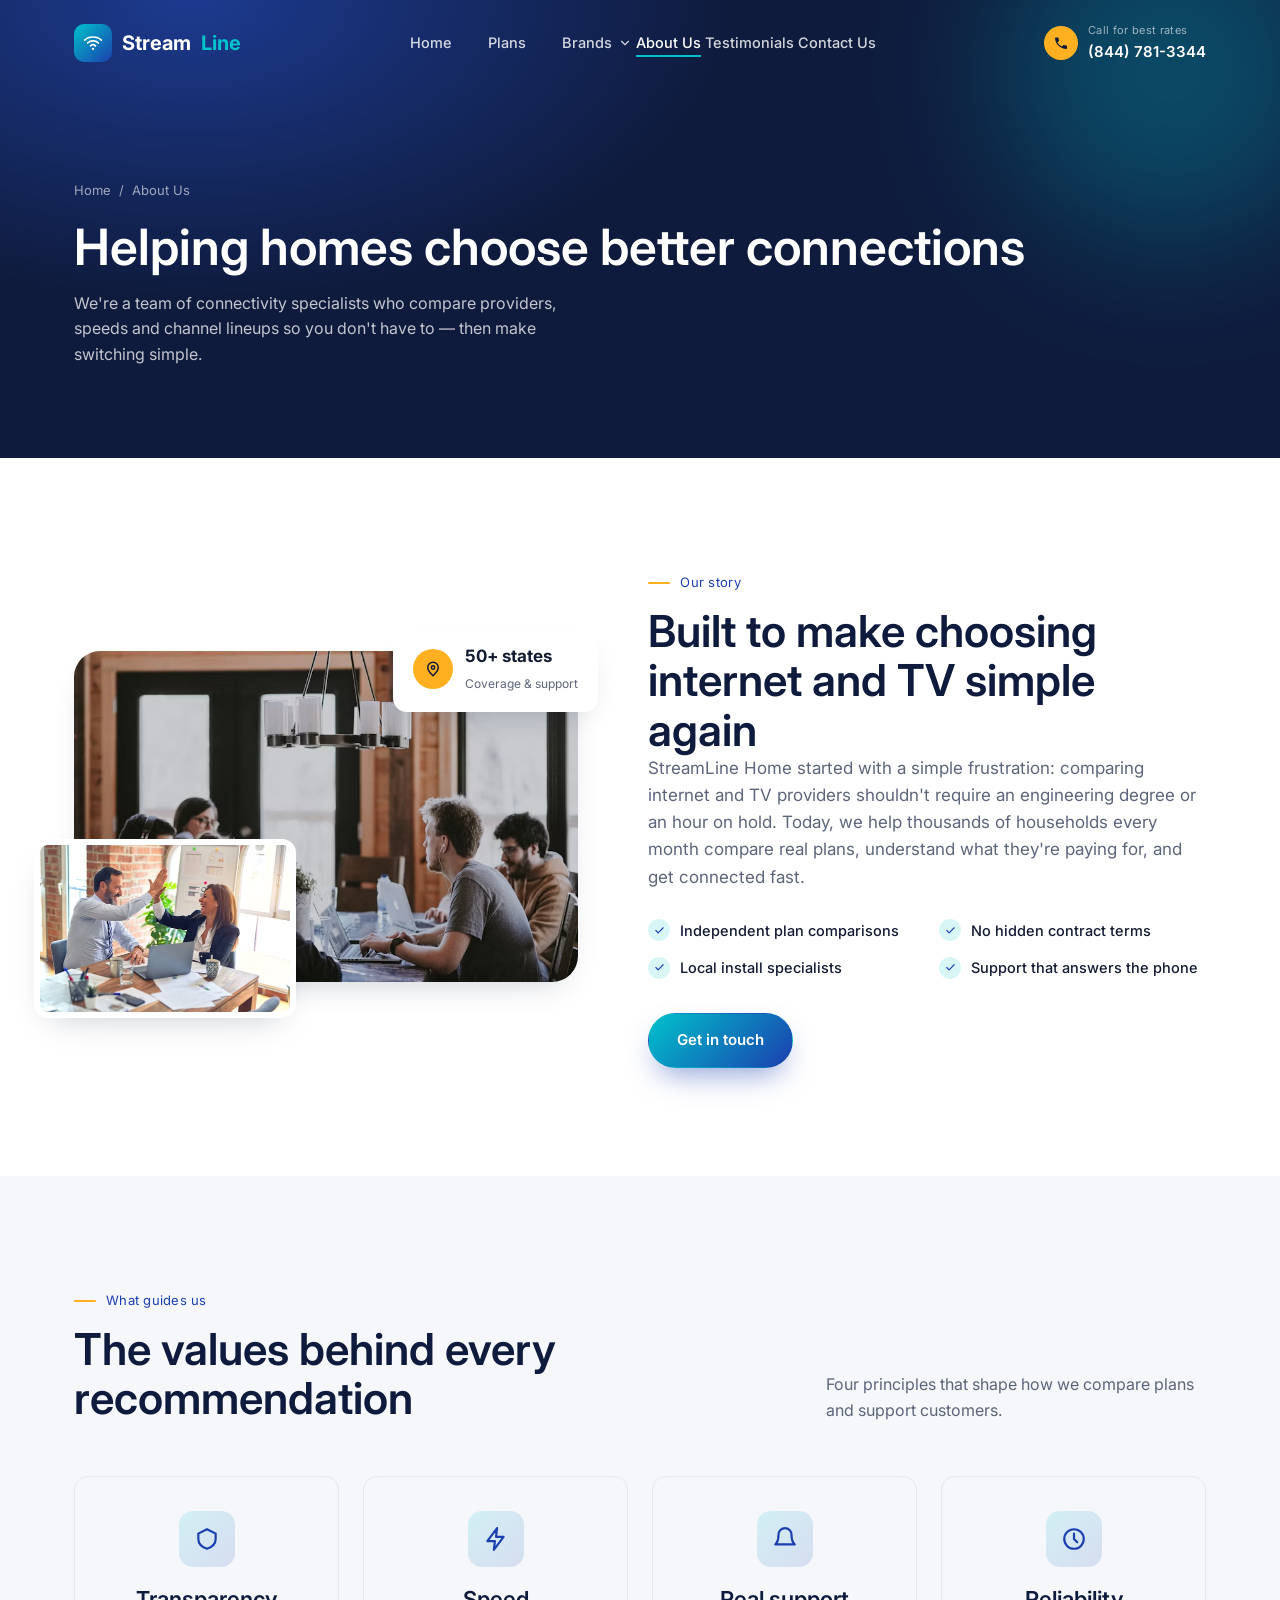
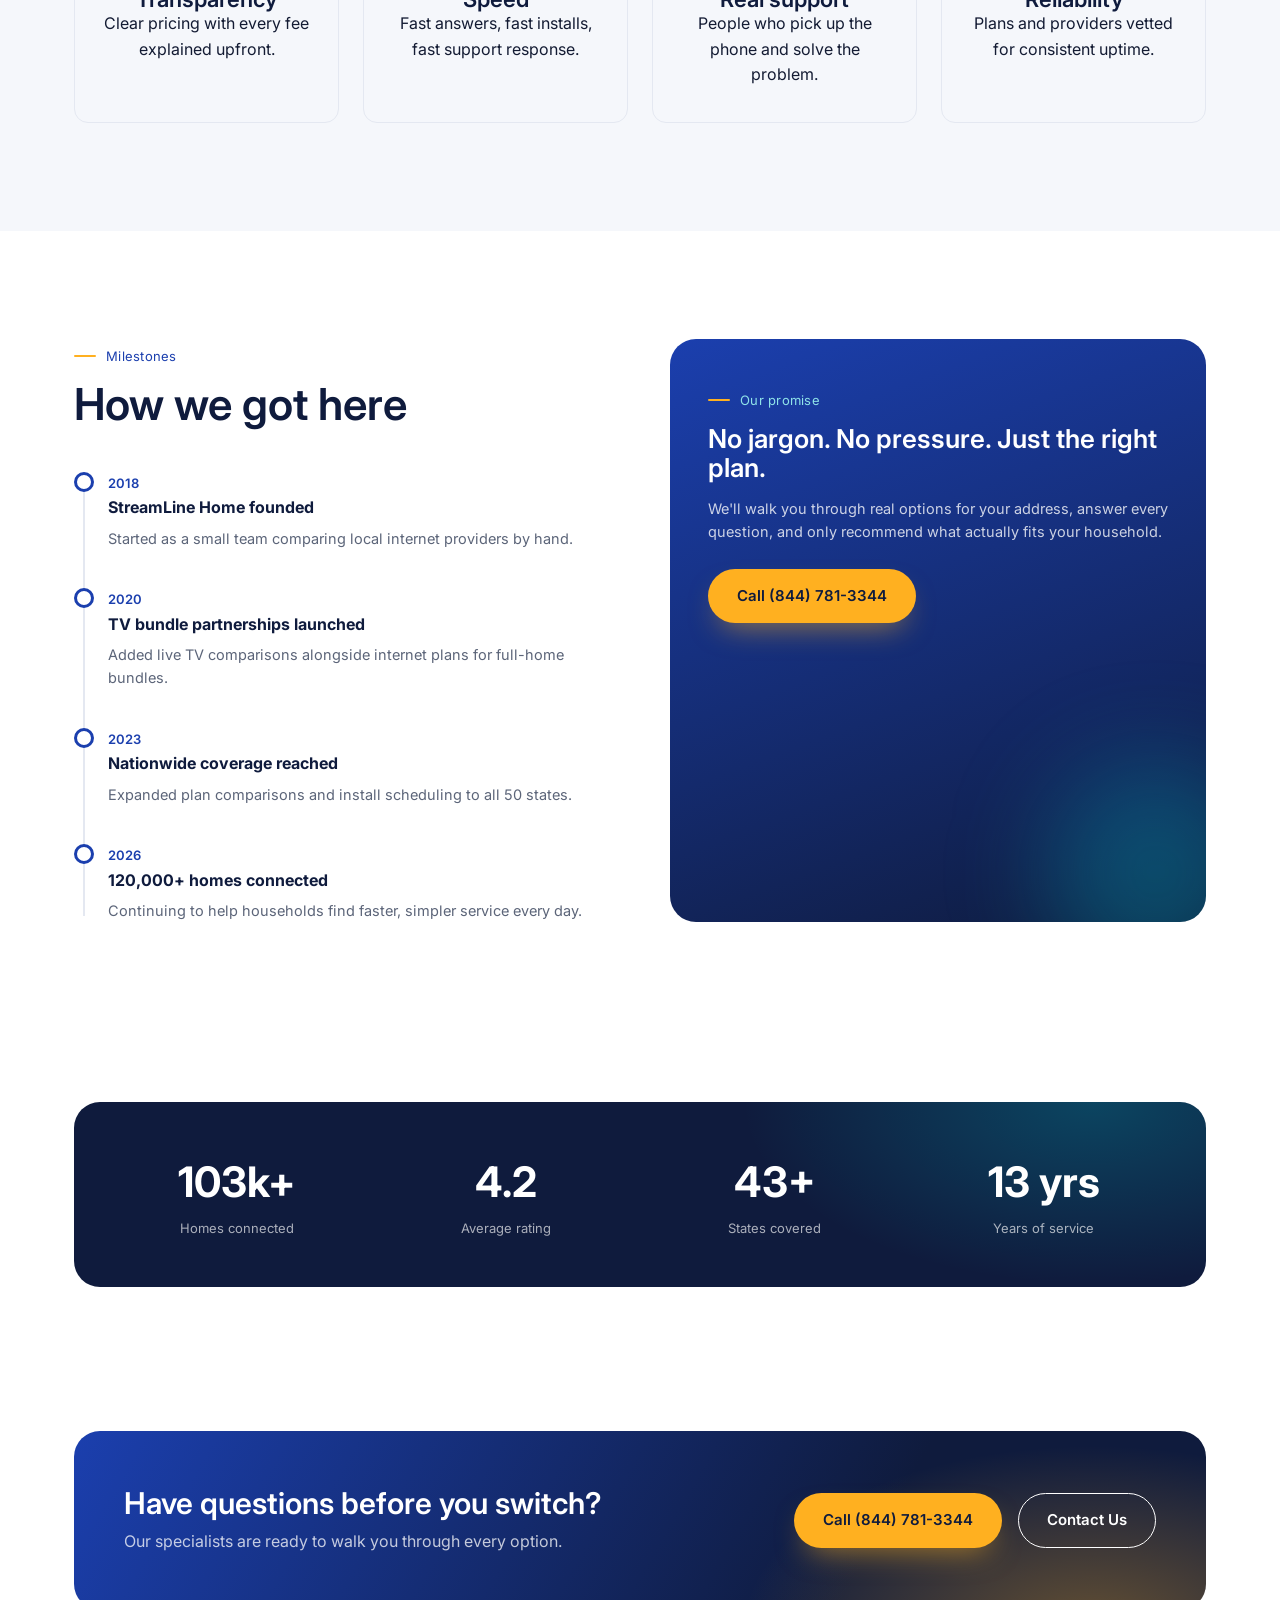
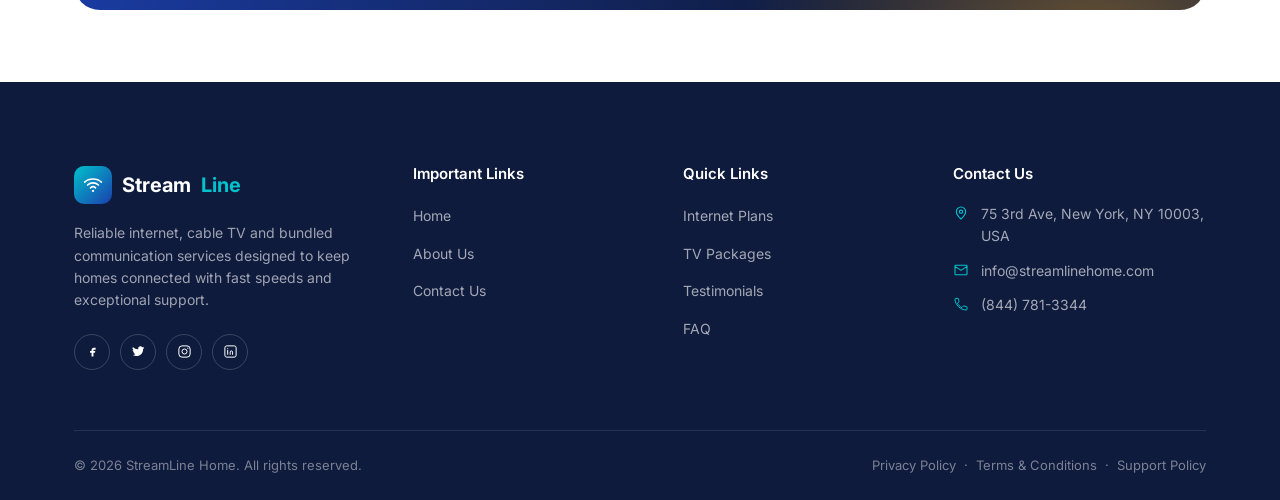
==== about.html @ 6ee94d77 "Commits" ====
<!doctype html>
<html lang="en">

<head>
  <meta charset="UTF-8">
  <meta name="viewport" content="width=device-width, initial-scale=1.0">
  <title>About Us | StreamLine Home</title>
  <meta name="description"
    content="Learn how StreamLine Home helps families compare internet and TV plans, and why homes across the country trust us to get connected.">
  <link rel="preconnect" href="https://fonts.googleapis.com">
  <link
    href="https://fonts.googleapis.com/css2?family=Space+Grotesk:wght@500;600;700&family=Inter:wght@400;500;600;700&display=swap"
    rel="stylesheet">
  <link rel="stylesheet" href="assets/css/bootstrap.min.css">
  <link rel="stylesheet" href="assets/css/style.css">

</head>

<body>

  <header class="site-header">
    <div class="container">
      <a href="index.html" class="logo">
        <span class="logo-mark"><svg viewBox="0 0 24 24" fill="none">
            <path d="M2 8.5C7 3.5 17 3.5 22 8.5" stroke="#fff" stroke-width="2" stroke-linecap="round" />
            <path d="M5.5 12C9 8.7 15 8.7 18.5 12" stroke="#fff" stroke-width="2" stroke-linecap="round" />
            <path d="M9 15.5C10.8 13.8 13.2 13.8 15 15.5" stroke="#fff" stroke-width="2" stroke-linecap="round" />
            <circle cx="12" cy="19" r="1.4" fill="#fff" />
          </svg></span>
        Stream<span>Line</span>
      </a>
      <nav class="main-nav" id="mainNav">
        <a href="index.html" data-page="index.html">Home</a>
        <a href="plans.html" data-page="plans.html">Plans</a>
        <div class="nav-dropdown">
          <button class="nav-dropdown-toggle" type="button" aria-expanded="false">
            Brands
            <svg viewBox="0 0 24 24" fill="none" aria-hidden="true">
              <path d="M6 9l6 6 6-6" stroke="currentColor" stroke-width="2" stroke-linecap="round"
                stroke-linejoin="round" />
            </svg>
          </button>
          <div class="nav-dropdown-menu">
            <a href="brands/xfinity.html">Xfinity</a>
            <a href="brands/spectrum.html">Spectrum</a>
          </div>
        <a href="about.html" data-page="about.html">About Us</a>
        <a href="index.html#testimonials">Testimonials</a>
        <a href="contact.html" data-page="contact.html">Contact Us</a>
      </nav>
      <div class="header-actions">
        <a href="tel:+18447813344" class="phone-pill">
          <span class="ring-dot"><svg viewBox="0 0 24 24" fill="none">
              <path
                d="M6.6 10.8c1.4 2.8 3.8 5.1 6.6 6.6l2.2-2.2c.3-.3.7-.4 1-.2 1.1.4 2.3.6 3.6.6.6 0 1 .4 1 1V20c0 .6-.4 1-1 1C11 21 3 13 3 4.6c0-.6.4-1 1-1h3.4c.6 0 1 .4 1 1 0 1.2.2 2.4.6 3.6.1.4 0 .8-.2 1L6.6 10.8z"
                fill="#0F1B3D" />
            </svg></span>
          <span><small>Call for best rates</small>(844) 781-3344</span>
        </a>
        <button class="nav-toggle" id="navToggle"
          aria-label="Toggle menu"><span></span><span></span><span></span></button>
      </div>
    </div>
  </header>
  <div class="nav-overlay" id="navOverlay"></div>

  <section class="page-banner">
    <div class="blob-1"></div>
    <div class="container">
      <div class="crumbs"><a href="index.html">Home</a><span>/</span><span>About Us</span></div>
      <h1>Helping homes choose better connections</h1>
      <p>We're a team of connectivity specialists who compare providers, speeds and channel lineups so you don't have to
        &mdash; then make switching simple.</p>
    </div>
  </section>

  <section class="section">
    <div class="container about-grid">
      <div class="about-media reveal">
        <div class="img-a"><img
            src="assets/images/a1.avif"
            alt="Support specialist helping a customer over the phone"></div>
        <div class="img-b"><img
            src="assets/images/a2.avif"
            alt="Modern living room with entertainment setup"></div>
        <div class="float-badge">
          <div class="badge-icon"><svg viewBox="0 0 24 24" fill="none">
              <path d="M12 21s7-6.5 7-11a7 7 0 10-14 0c0 4.5 7 11 7 11z" stroke="#0F1B3D" stroke-width="2" />
              <circle cx="12" cy="10" r="2.2" stroke="#0F1B3D" stroke-width="2" />
            </svg></div>
          <div><b>50+ states</b><span>Coverage &amp; support</span></div>
        </div>
      </div>
      <div class="reveal">
        <div class="eyebrow">Our story</div>
        <h2>Built to make choosing internet and TV simple again</h2>
        <p class="lede">StreamLine Home started with a simple frustration: comparing internet and TV providers shouldn't
          require an engineering degree or an hour on hold. Today, we help thousands of households every month compare
          real plans, understand what they're paying for, and get connected fast.</p>
        <ul class="check-list">
          <li><i><svg viewBox="0 0 24 24" fill="none">
                <path d="M20 6L9 17l-5-5" stroke="currentColor" stroke-width="2.4" stroke-linecap="round"
                  stroke-linejoin="round" />
              </svg></i>Independent plan comparisons</li>
          <li><i><svg viewBox="0 0 24 24" fill="none">
                <path d="M20 6L9 17l-5-5" stroke="currentColor" stroke-width="2.4" stroke-linecap="round"
                  stroke-linejoin="round" />
              </svg></i>No hidden contract terms</li>
          <li><i><svg viewBox="0 0 24 24" fill="none">
                <path d="M20 6L9 17l-5-5" stroke="currentColor" stroke-width="2.4" stroke-linecap="round"
                  stroke-linejoin="round" />
              </svg></i>Local install specialists</li>
          <li><i><svg viewBox="0 0 24 24" fill="none">
                <path d="M20 6L9 17l-5-5" stroke="currentColor" stroke-width="2.4" stroke-linecap="round"
                  stroke-linejoin="round" />
              </svg></i>Support that answers the phone</li>
        </ul>
        <a href="contact.html" class="btn btn-primary">Get in touch</a>
      </div>
    </div>
  </section>

  <section class="section section--cloud">
    <div class="container">
      <div class="head-row reveal">
        <div>
          <div class="eyebrow">What guides us</div>
          <h2>The values behind every recommendation</h2>
        </div>
        <p>Four principles that shape how we compare plans and support customers.</p>
      </div>
      <div class="value-grid">
        <div class="value-card reveal">
          <div class="service-icon"><svg viewBox="0 0 24 24" fill="none">
              <path d="M12 3l8 4v5c0 5-3.5 7.5-8 9-4.5-1.5-8-4-8-9V7l8-4z" stroke="currentColor" stroke-width="2" />
            </svg></div>
          <h3>Transparency</h3>
          <p>Clear pricing with every fee explained upfront.</p>
        </div>
        <div class="value-card reveal">
          <div class="service-icon"><svg viewBox="0 0 24 24" fill="none">
              <path d="M13 2L4 14h7l-1 8 9-12h-7l1-8z" stroke="currentColor" stroke-width="2" stroke-linejoin="round" />
            </svg></div>
          <h3>Speed</h3>
          <p>Fast answers, fast installs, fast support response.</p>
        </div>
        <div class="value-card reveal">
          <div class="service-icon"><svg viewBox="0 0 24 24" fill="none">
              <path d="M18 8a6 6 0 10-12 0c0 7-3 9-3 9h18s-3-2-3-9" stroke="currentColor" stroke-width="2"
                stroke-linecap="round" stroke-linejoin="round" />
            </svg></div>
          <h3>Real support</h3>
          <p>People who pick up the phone and solve the problem.</p>
        </div>
        <div class="value-card reveal">
          <div class="service-icon"><svg viewBox="0 0 24 24" fill="none">
              <circle cx="12" cy="12" r="9" stroke="currentColor" stroke-width="2" />
              <path d="M12 7v5l3 3" stroke="currentColor" stroke-width="2" stroke-linecap="round" />
            </svg></div>
          <h3>Reliability</h3>
          <p>Plans and providers vetted for consistent uptime.</p>
        </div>
      </div>
    </div>
  </section>

  <section class="section">
    <div class="container" style="display:grid;grid-template-columns:1fr 1fr;gap:60px;align-items:start;">
      <div class="reveal">
        <div class="eyebrow">Milestones</div>
        <h2 style="margin-bottom:40px;">How we got here</h2>
        <div class="timeline">
          <div class="timeline-item"><span>2018</span><b>StreamLine Home founded</b>
            <p>Started as a small team comparing local internet providers by hand.</p>
          </div>
          <div class="timeline-item"><span>2020</span><b>TV bundle partnerships launched</b>
            <p>Added live TV comparisons alongside internet plans for full-home bundles.</p>
          </div>
          <div class="timeline-item"><span>2023</span><b>Nationwide coverage reached</b>
            <p>Expanded plan comparisons and install scheduling to all 50 states.</p>
          </div>
          <div class="timeline-item"><span>2026</span><b>120,000+ homes connected</b>
            <p>Continuing to help households find faster, simpler service every day.</p>
          </div>
        </div>
      </div>
      <div class="why-panel reveal" style="align-self:stretch;">
        <span class="eyebrow" style="color:#8fe3e8;">Our promise</span>
        <h3>No jargon. No pressure. Just the right plan.</h3>
        <p>We'll walk you through real options for your address, answer every question, and only recommend what actually
          fits your household.</p>
        <a href="tel:+18447813344" class="btn btn-amber">Call (844) 781-3344</a>
      </div>
    </div>
  </section>

  <section class="section--tight">
    <div class="container">
      <div class="stat-band reveal">
        <div class="stat"><b data-count="120" data-suffix="k+">0</b><span>Homes connected</span></div>
        <div class="stat"><b data-count="4.9" data-decimals="1">0</b><span>Average rating</span></div>
        <div class="stat"><b data-count="50" data-suffix="+">0</b><span>States covered</span></div>
        <div class="stat"><b data-count="15" data-suffix=" yrs">0</b><span>Years of service</span></div>
      </div>
    </div>
  </section>

  <section class="section--tight">
    <div class="container">
      <div class="cta-banner reveal">
        <div>
          <h3>Have questions before you switch?</h3>
          <p>Our specialists are ready to walk you through every option.</p>
        </div>
        <div class="cta-actions">
          <a href="tel:+18447813344" class="btn btn-amber">Call (844) 781-3344</a>
          <a href="contact.html" class="btn btn-ghost">Contact Us</a>
        </div>
      </div>
    </div>
  </section>

  <footer class="site-footer">
    <div class="container">
      <div class="footer-grid">
        <div class="footer-brand">
          <a href="index.html" class="logo">
            <span class="logo-mark"><svg viewBox="0 0 24 24" fill="none">
                <path d="M2 8.5C7 3.5 17 3.5 22 8.5" stroke="#fff" stroke-width="2" stroke-linecap="round" />
                <path d="M5.5 12C9 8.7 15 8.7 18.5 12" stroke="#fff" stroke-width="2" stroke-linecap="round" />
                <path d="M9 15.5C10.8 13.8 13.2 13.8 15 15.5" stroke="#fff" stroke-width="2" stroke-linecap="round" />
                <circle cx="12" cy="19" r="1.4" fill="#fff" />
              </svg></span>
            Stream<span>Line</span>
          </a>
          <p>Reliable internet, cable TV and bundled communication services designed to keep homes connected with fast
            speeds and exceptional support.</p>
          <div class="footer-social">
            <a href="#" aria-label="Facebook"><svg viewBox="0 0 24 24" fill="none">
                <path d="M14 9h3V6h-3c-2 0-3.5 1.5-3.5 3.5V11H8v3h2.5v6h3v-6H16l.5-3h-3V9.6c0-.4.2-.6.5-.6z"
                  fill="#fff" />
              </svg></a>
            <a href="#" aria-label="Twitter"><svg viewBox="0 0 24 24" fill="none">
                <path
                  d="M21 5.6c-.7.3-1.4.5-2.2.6a3.7 3.7 0 001.6-2 7.6 7.6 0 01-2.4.9 3.7 3.7 0 00-6.4 3.4A10.6 10.6 0 013 4.9a3.7 3.7 0 001.2 5 3.6 3.6 0 01-1.7-.5v.1a3.7 3.7 0 003 3.6 3.7 3.7 0 01-1.7.1 3.7 3.7 0 003.5 2.6A7.5 7.5 0 013 17.5a10.6 10.6 0 005.7 1.7c6.9 0 10.6-5.7 10.6-10.6v-.5c.7-.5 1.4-1.2 1.7-2z"
                  fill="#fff" />
              </svg></a>
            <a href="#" aria-label="Instagram"><svg viewBox="0 0 24 24" fill="none">
                <rect x="3" y="3" width="18" height="18" rx="5" stroke="#fff" stroke-width="1.6" />
                <circle cx="12" cy="12" r="4" stroke="#fff" stroke-width="1.6" />
                <circle cx="17.3" cy="6.7" r="1" fill="#fff" />
              </svg></a>
            <a href="#" aria-label="LinkedIn"><svg viewBox="0 0 24 24" fill="none">
                <rect x="3" y="3" width="18" height="18" rx="3" stroke="#fff" stroke-width="1.6" />
                <path d="M7.5 10v6.5M7.5 7.5v.01M11.5 16.5V13c0-1.4.8-2 1.9-2s1.9.6 1.9 2v3.5" stroke="#fff"
                  stroke-width="1.6" stroke-linecap="round" />
              </svg></a>
          </div>
        </div>
        <div>
          <h5>Important Links</h5>
          <ul>
            <li><a href="index.html">Home</a></li>
            <li><a href="about.html">About Us</a></li>
            <li><a href="contact.html">Contact Us</a></li>
          </ul>
        </div>
        <div>
          <h5>Quick Links</h5>
          <ul>
            <li><a href="plans.html">Internet Plans</a></li>
            <li><a href="plans.html">TV Packages</a></li>
            <li><a href="index.html#testimonials">Testimonials</a></li>
            <li><a href="index.html#faq">FAQ</a></li>
          </ul>
        </div>
        <div>
          <h5>Contact Us</h5>
          <ul class="footer-contact">
            <li><svg viewBox="0 0 24 24" fill="none">
                <path d="M12 21s7-6.5 7-11a7 7 0 10-14 0c0 4.5 7 11 7 11z" stroke="currentColor" stroke-width="1.7" />
                <circle cx="12" cy="10" r="2.4" stroke="currentColor" stroke-width="1.7" />
              </svg>75 3rd Ave, New York, NY 10003, USA</li>
            <li><svg viewBox="0 0 24 24" fill="none">
                <path d="M3 6.5l9 6 9-6M4 5h16a1 1 0 011 1v12a1 1 0 01-1 1H4a1 1 0 01-1-1V6a1 1 0 011-1z"
                  stroke="currentColor" stroke-width="1.6" stroke-linejoin="round" />
              </svg>info@streamlinehome.com</li>
            <li><svg viewBox="0 0 24 24" fill="none">
                <path
                  d="M6.6 10.8c1.4 2.8 3.8 5.1 6.6 6.6l2.2-2.2c.3-.3.7-.4 1-.2 1.1.4 2.3.6 3.6.6.6 0 1 .4 1 1V20c0 .6-.4 1-1 1C11 21 3 13 3 4.6c0-.6.4-1 1-1h3.4c.6 0 1 .4 1 1 0 1.2.2 2.4.6 3.6.1.4 0 .8-.2 1L6.6 10.8z"
                  stroke="currentColor" stroke-width="1.5" />
              </svg>(844) 781-3344</li>
          </ul>
        </div>
      </div>
      <div class="footer-bottom">
        <span>© 2026 StreamLine Home. All rights reserved.</span>
         <span><a href="privacy-policy.html">Privacy Policy</a> &nbsp;·&nbsp; <a href="terms.html">Terms &amp;
            Conditions </a> &nbsp;·&nbsp; <a href="support-policy.html">Support Policy</a> </span>
      </div>
    </div>
  </footer>

  <button class="to-top" aria-label="Back to top"><svg viewBox="0 0 24 24" fill="none">
      <path d="M12 19V5M5 12l7-7 7 7" stroke="currentColor" stroke-width="2.2" stroke-linecap="round"
        stroke-linejoin="round" />
    </svg></button>
  <script src="assets/js/main.js"></script>
</body>

</html>
---- assets/css/style.css ----
/* =========================================================
   StreamLine Home — Internet & TV Plans
   Core stylesheet
   ========================================================= */

:root {
  --navy: #0F1B3D;
  --navy-2: #16265A;
  --blue: #1B3FAE;
  --cyan: #00C2CC;
  --amber: #FFB020;
  --cloud: #F5F7FB;
  --paper: #FFFFFF;
  --ink: #131B33;
  --slate: #5C6579;
  --slate-light: #8A93A6;
  --line: #E4E8F1;

  --display: 'Inter', 'Segoe UI', sans-serif;
  --body: 'Inter', 'Segoe UI', sans-serif;

  --container: 1180px;
  --radius-s: 8px;
  --radius-m: 14px;
  --radius-l: 26px;

  --shadow-soft: 0 20px 45px -25px rgba(15, 27, 61, 0.35);
  --shadow-card: 0 14px 34px -18px rgba(15, 27, 61, 0.28);

  --ease: cubic-bezier(.22, 1, .36, 1);
}

/* ---------- Reset ---------- */
*,
*::before,
*::after {
  box-sizing: border-box;
}

html {
  scroll-behavior: smooth;
}

body {
  margin: 0;
  font-family: var(--body);
  color: var(--ink);
  background: var(--paper);
  -webkit-font-smoothing: antialiased;
  line-height: 1.6;
  overflow-x: hidden;
}

img {
  max-width: 100%;
  display: block;
}

a {
  color: inherit;
  text-decoration: none;
}

ul {
  margin: 0;
  padding: 0;
  list-style: none;
}

h1,
h2,
h3,
h4,
h5 {
  font-family: var(--display);
  margin: 0;
  line-height: 1.12;
  color: var(--navy);
  font-weight: 600;
}

p {
  margin: 0;
}

button {
  font-family: var(--body);
  cursor: pointer;
}

input,
textarea,
select {
  font-family: var(--body);
}

@media (prefers-reduced-motion: reduce) {
  * {
    animation-duration: 0.001ms !important;
    animation-iteration-count: 1 !important;
    transition-duration: 0.001ms !important;
    scroll-behavior: auto !important;
  }
}

:focus-visible {
  outline: 3px solid var(--cyan);
  outline-offset: 3px;
}

.container {
  width: 100%;
  max-width: var(--container);
  margin: 0 auto;
  padding: 0 24px;
}

.section {
  padding: 108px 0;
  position: relative;
}

.section--tight {
  padding: 72px 0;
}

.section--dark {
  background: var(--navy);
  color: #fff;
}

.section--cloud {
  background: var(--cloud);
}

.eyebrow {
  display: inline-flex;
  align-items: center;
  gap: 10px;
  font-family: var(--display);
  font-size: 13px;
  letter-spacing: .02em;
  color: var(--blue);
  margin-bottom: 14px;
}

.eyebrow::before {
  content: "";
  width: 22px;
  height: 2px;
  background: var(--amber);
  display: inline-block;
  border-radius: 2px;
}

.section--dark .eyebrow {
  color: var(--cyan);
}

.head-row {
  display: flex;
  justify-content: space-between;
  align-items: flex-end;
  gap: 32px;
  margin-bottom: 52px;
}

.head-row h2 {
  max-width: 640px;
}

.head-row p {
  max-width: 380px;
  color: var(--slate);
}

h2 {
  font-size: clamp(30px, 3.6vw, 44px);
}

h3 {
  font-size: 22px;
}

.lede {
  color: var(--slate);
  font-size: 17px;
  max-width: 560px;
}

/* ---------- Buttons ---------- */
.btn {
  display: inline-flex;
  align-items: center;
  justify-content: center;
  gap: 10px;
  padding: 15px 28px;
  border-radius: 999px;
  font-family: var(--display);
  font-size: 15px;
  font-weight: 600;
  border: 1px solid transparent;
  transition: transform .35s var(--ease), box-shadow .35s var(--ease), background .35s var(--ease), color .35s var(--ease), border-color .35s var(--ease);
  white-space: nowrap;
}

.btn-primary {
  background: linear-gradient(135deg, var(--cyan), var(--blue));
  color: #fff;
  box-shadow: 0 14px 30px -10px rgba(27, 63, 174, .55);
}

.btn-primary:hover {
  transform: translateY(-3px);
  box-shadow: 0 20px 36px -12px rgba(27, 63, 174, .6);
}

.btn-ghost {
  background: transparent;
  border-color: var(--navy);
  color: var(--navy);
}

.btn-ghost:hover {
  border-color: var(--navy);
  background: var(--navy);
  color: var(--paper);
}

.section--dark .btn-ghost {
  border-color: rgba(255, 255, 255, .3);
  color: #fff;
}

.section--dark .btn-ghost:hover {
  background: #fff;
  color: var(--navy);
  border-color: #fff;
}

.btn-amber {
  background: var(--amber);
  color: var(--navy);
  box-shadow: 0 14px 30px -12px rgba(255, 176, 32, .6);
}

.btn-amber:hover {
  transform: translateY(-3px);
}

.btn-sm {
  padding: 11px 20px;
  font-size: 13px;
}

.btn-block {
  width: 100%;
}

.phone-pill {
  display: inline-flex;
  align-items: center;
  gap: 10px;
  font-family: var(--display);
  font-weight: 600;
  font-size: 15px;
  color: var(--navy);
  text-decoration: none;
}

.phone-pill .ring-dot {
  width: 34px;
  height: 34px;
  border-radius: 50%;
  background: var(--amber);
  display: flex;
  align-items: center;
  justify-content: center;
  animation: pulse-ring 2.4s infinite;
  flex-shrink: 0;
}

.phone-pill .ring-dot svg {
  width: 16px;
  height: 16px;
}

@keyframes pulse-ring {
  0% {
    box-shadow: 0 0 0 0 rgba(255, 176, 32, .55);
  }

  70% {
    box-shadow: 0 0 0 12px rgba(255, 176, 32, 0);
  }

  100% {
    box-shadow: 0 0 0 0 rgba(255, 176, 32, 0);
  }
}

.phone-pill small {
  display: block;
  font-family: var(--body);
  font-weight: 400;
  color: var(--slate);
  font-size: 11px;
  letter-spacing: .03em;
}

.section--dark .phone-pill {
  color: #fff;
}

.section--dark .phone-pill small {
  color: rgba(255, 255, 255, .6);
}

/* ---------- Header ---------- */
.site-header {
  position: fixed;
  top: 0;
  left: 0;
  right: 0;
  z-index: 999;
  padding: 22px 0;
  transition: background .4s var(--ease), padding .4s var(--ease), box-shadow .4s var(--ease);
}

.site-header .container {
  display: flex;
  align-items: center;
  justify-content: space-between;
  gap: 24px;
}

.site-header.is-scrolled {
  padding: 12px 0;
  background: rgba(15, 27, 61, .92);
  backdrop-filter: blur(10px);
  box-shadow: 0 10px 30px -18px rgba(0, 0, 0, .5);
}

.logo {
  display: flex;
  align-items: center;
  gap: 10px;
  font-family: var(--display);
  font-weight: 700;
  font-size: 20px;
  color: #fff;
  text-decoration: none;
}

.logo .logo-mark {
  width: 38px;
  height: 38px;
  border-radius: 10px;
  background: linear-gradient(135deg, var(--cyan), var(--blue));
  display: flex;
  align-items: center;
  justify-content: center;
  flex-shrink: 0;
}

.logo .logo-mark svg {
  width: 20px;
  height: 20px;
}

.logo span {
  color: var(--cyan);
}

.main-nav {
  display: flex;
  align-items: center;
  gap: 36px;
}

.main-nav a {
  font-size: 14.5px;
  font-weight: 500;
  color: rgba(255, 255, 255, .82);
  position: relative;
  padding: 6px 0;
  transition: color .3s;
  text-decoration: none !important;
}

.main-nav a::after {
  content: "";
  position: absolute;
  left: 0;
  bottom: 0;
  height: 2px;
  width: 0;
  background: var(--cyan);
  transition: width .35s var(--ease);
}

.main-nav a:hover,
.main-nav a.active {
  color: #fff;
}

.main-nav a:hover::after,
.main-nav a.active::after {
  width: 100%;
}

.header-actions {
  display: flex;
  align-items: center;
  gap: 26px;
}

.header-actions .phone-pill {
  color: #fff;
}

.header-actions .phone-pill small {
  color: rgba(255, 255, 255, .6);
}

.nav-toggle {
  display: none;
  flex-direction: column;
  gap: 5px;
  background: none;
  border: none;
  padding: 6px;
  z-index: 1001;
}

.nav-toggle span {
  width: 24px;
  height: 2px;
  background: #fff;
  border-radius: 2px;
  transition: transform .3s var(--ease), opacity .3s var(--ease);
}

.nav-toggle.is-open span:nth-child(1) {
  transform: translateY(7px) rotate(45deg);
}

.nav-toggle.is-open span:nth-child(2) {
  opacity: 0;
}

.nav-toggle.is-open span:nth-child(3) {
  transform: translateY(-7px) rotate(-45deg);
}

/* ---------- Brands Dropdown ---------- */
.nav-dropdown { position: relative; }
.nav-dropdown-toggle {
  display: inline-flex; align-items: center; gap: 6px; padding: 6px 0;
  border: 0; background: transparent; color: rgba(255,255,255,.82);
  font-family: var(--body); font-size: 14.5px; font-weight: 500; position: relative;
}
.nav-dropdown-toggle::after {
  content: ""; position: absolute; left: 0; bottom: 0; height: 2px; width: 0;
  background: var(--cyan); transition: width .35s var(--ease);
}
.nav-dropdown-toggle svg { width: 14px; height: 14px; transition: transform .3s var(--ease); }
.nav-dropdown:hover .nav-dropdown-toggle, .nav-dropdown.is-open .nav-dropdown-toggle { color: #fff; }
.nav-dropdown:hover .nav-dropdown-toggle::after, .nav-dropdown.is-open .nav-dropdown-toggle::after { width: calc(100% - 20px); }
.nav-dropdown:hover .nav-dropdown-toggle svg, .nav-dropdown.is-open .nav-dropdown-toggle svg { transform: rotate(180deg); }
.nav-dropdown-menu {
  position: absolute; top: calc(100% + 14px); left: 50%; min-width: 210px; padding: 10px;
  border-radius: var(--radius-m); background: #fff; box-shadow: var(--shadow-card); border: 1px solid var(--line);
  opacity: 0; visibility: hidden; transform: translate(-50%, 8px);
  transition: opacity .25s var(--ease), transform .25s var(--ease), visibility .25s; z-index: 1002;
}
.nav-dropdown:hover .nav-dropdown-menu, .nav-dropdown.is-open .nav-dropdown-menu { opacity: 1; visibility: visible; transform: translate(-50%, 0); }
.nav-dropdown-menu a {
  display: block; width: 100%; padding: 10px 14px; border-radius: 8px; color: var(--ink);
  font-size: 14px; font-weight: 500; white-space: nowrap; transition: background .2s, color .2s;
}
.nav-dropdown-menu a::after { display: none; }
.nav-dropdown-menu a:hover { background: var(--cloud); color: var(--blue); }

/* ---------- Hero ---------- */
.hero {
  position: relative;
  background: radial-gradient(1200px 700px at 78% -10%, #1c3a8f 0%, var(--navy) 55%), var(--navy);
  color: #fff;
  padding: 190px 0 130px;
  overflow: hidden;
}

.hero .blob {
  position: absolute;
  border-radius: 50%;
  filter: blur(70px);
  opacity: .35;
  pointer-events: none;
}

.hero .blob-1 {
  width: 420px;
  height: 420px;
  background: var(--cyan);
  top: -120px;
  right: -80px;
  animation: float-a 12s ease-in-out infinite;
}

.hero .blob-2 {
  width: 360px;
  height: 360px;
  background: var(--amber);
  bottom: -140px;
  left: -60px;
  opacity: .22;
  animation: float-b 14s ease-in-out infinite;
}

@keyframes float-a {

  0%,
  100% {
    transform: translate(0, 0);
  }

  50% {
    transform: translate(-30px, 30px);
  }
}

@keyframes float-b {

  0%,
  100% {
    transform: translate(0, 0);
  }

  50% {
    transform: translate(20px, -25px);
  }
}

.hero-grid {
  display: grid;
  grid-template-columns: 1.05fr .95fr;
  gap: 60px;
  align-items: center;
  position: relative;
  z-index: 2;
}

.hero-copy .eyebrow {
  color: var(--cyan);
}

.hero-copy h1 {
  color: #fff;
  font-size: clamp(36px, 5vw, 60px);
  letter-spacing: -.01em;
  opacity: 0;
  transform: translateY(24px);
  animation: rise .8s var(--ease) .15s forwards;
}

.hero-copy .lede {
  color: rgba(255, 255, 255, .78);
  font-size: 18px;
  margin-top: 22px;
  max-width: 480px;
  opacity: 0;
  transform: translateY(24px);
  animation: rise .8s var(--ease) .32s forwards;
}

.hero-actions {
  display: flex;
  align-items: center;
  gap: 24px;
  margin-top: 38px;
  flex-wrap: wrap;
  opacity: 0;
  transform: translateY(24px);
  animation: rise .8s var(--ease) .48s forwards;
}

.hero-stats {
  display: flex;
  gap: 36px;
  margin-top: 56px;
  padding-top: 32px;
  border-top: 1px solid rgba(255, 255, 255, .14);
  opacity: 0;
  transform: translateY(24px);
  animation: rise .8s var(--ease) .62s forwards;
}

.hero-stats .stat b {
  display: block;
  font-family: var(--display);
  font-size: 28px;
  color: #fff;
}

.hero-stats .stat span {
  font-size: 13px;
  color: rgba(255, 255, 255, .6);
}

@keyframes rise {
  to {
    opacity: 1;
    transform: none;
  }
}

/* Speed dial visual */
/* ---------- Hero ---------- */
.hero {
  position: relative;
  background: radial-gradient(1200px 700px at 78% -10%, #1c3a8f 0%, var(--navy) 55%), var(--navy);
  color: #fff;
  padding: 190px 0 130px;
  overflow: hidden;
}

.hero::after {
  content: "";
  position: absolute;
  inset: 0;
  z-index: 1;
  pointer-events: none;
  background: linear-gradient(90deg, rgba(15, 27, 61, .22) 0%, rgba(15, 27, 61, .04) 58%, rgba(15, 27, 61, .18) 100%);
}

.hero .blob {
  position: absolute;
  border-radius: 50%;
  filter: blur(70px);
  opacity: .35;
  pointer-events: none;
}

.hero .blob-1 {
  width: 420px;
  height: 420px;
  background: var(--cyan);
  top: -120px;
  right: -80px;
  animation: float-a 12s ease-in-out infinite;
}

.hero .blob-2 {
  width: 360px;
  height: 360px;
  background: var(--amber);
  bottom: -140px;
  left: -60px;
  opacity: .22;
  animation: float-b 14s ease-in-out infinite;
}

@keyframes float-a {

  0%,
  100% {
    transform: translate(0, 0);
  }

  50% {
    transform: translate(-30px, 30px);
  }
}

@keyframes float-b {

  0%,
  100% {
    transform: translate(0, 0);
  }

  50% {
    transform: translate(20px, -25px);
  }
}


/* ---------- Animated connectivity banner ---------- */
.hero-network {
  position: absolute;
  inset: 0;
  z-index: 1;
  pointer-events: none;
  opacity: .72;
}

.hero-network-svg {
  width: 100%;
  height: 100%;
  display: block;
}

.fiber-paths path {
  stroke-dasharray: 12 18;
  animation: fiber-flow 7s linear infinite;
}

.fiber-paths path:nth-child(2) {
  animation-duration: 9s;
  animation-delay: -2s;
}

.fiber-paths path:nth-child(3) {
  animation-duration: 8s;
  animation-delay: -4s;
}

.fiber-paths path:nth-child(4) {
  animation-duration: 11s;
  animation-delay: -5s;
}

.network-nodes circle {
  animation: node-pulse 2.8s ease-in-out infinite;
}

.network-nodes circle:nth-child(2n) {
  animation-delay: -1.2s;
}

.signal-rings circle {
  transform-box: fill-box;
  transform-origin: center;
  animation: ring-expand 3.2s ease-out infinite;
}

.signal-rings circle:nth-child(2) {
  animation-delay: 1.6s;
}

.signal-rings circle:nth-child(3) {
  animation-delay: .8s;
  animation-duration: 2.8s;
}

.packet {
  filter: drop-shadow(0 0 7px rgba(143, 227, 232, .9));
}

.packet-a {
  offset-path: path("M-80 560 C180 470 180 170 430 230 S760 500 940 290 S1160 120 1280 180");
  animation: packet-move-a 6s linear infinite;
}

.packet-b {
  offset-path: path("M-100 610 C180 540 270 300 470 330 S720 610 970 420 S1110 250 1300 300");
  animation: packet-move-b 8s linear infinite;
}

.packet-c {
  offset-path: path("M-60 430 C160 360 260 80 510 170 S780 390 1030 210 S1160 70 1270 110");
  animation: packet-move-c 7s linear infinite;
}

.packet-d {
  offset-path: path("M40 690 C220 560 390 560 540 450 S790 240 970 310 S1120 540 1270 450");
  animation: packet-move-d 9s linear infinite;
}

@keyframes fiber-flow {
  to { stroke-dashoffset: -180; }
}

@keyframes node-pulse {
  0%, 100% { opacity: .35; transform: scale(.75); }
  50% { opacity: 1; transform: scale(1.35); }
}

@keyframes ring-expand {
  0% { opacity: .65; transform: scale(.55); }
  70%, 100% { opacity: 0; transform: scale(2.5); }
}

@keyframes packet-move-a {
  to { offset-distance: 100%; }
}

@keyframes packet-move-b {
  to { offset-distance: 100%; }
}

@keyframes packet-move-c {
  to { offset-distance: 100%; }
}

@keyframes packet-move-d {
  to { offset-distance: 100%; }
}

@media (prefers-reduced-motion: reduce) {
  .hero-network *,
  .hero-network *::before,
  .hero-network *::after {
    animation: none !important;
  }
}

.hero-grid {
  display: grid;
  grid-template-columns: 1.05fr .95fr;
  gap: 60px;
  align-items: center;
  position: relative;
  z-index: 2;
}

.hero-copy .eyebrow {
  color: var(--cyan);
}

.hero-copy h1 {
  color: #fff;
  font-size: clamp(36px, 5vw, 60px);
  letter-spacing: -.01em;
  opacity: 0;
  transform: translateY(24px);
  animation: rise .8s var(--ease) .15s forwards;
}

.hero-copy .lede {
  color: rgba(255, 255, 255, .78);
  font-size: 18px;
  margin-top: 22px;
  max-width: 480px;
  opacity: 0;
  transform: translateY(24px);
  animation: rise .8s var(--ease) .32s forwards;
}

.hero-actions {
  display: flex;
  align-items: center;
  gap: 24px;
  margin-top: 38px;
  flex-wrap: wrap;
  opacity: 0;
  transform: translateY(24px);
  animation: rise .8s var(--ease) .48s forwards;
}

.hero-stats {
  display: flex;
  gap: 36px;
  margin-top: 56px;
  padding-top: 32px;
  border-top: 1px solid rgba(255, 255, 255, .14);
  opacity: 0;
  transform: translateY(24px);
  animation: rise .8s var(--ease) .62s forwards;
}

.hero-stats .stat b {
  display: block;
  font-family: var(--display);
  font-size: 28px;
  color: #fff;
}

.hero-stats .stat span {
  font-size: 13px;
  color: rgba(255, 255, 255, .6);
}

@keyframes rise {
  to {
    opacity: 1;
    transform: none;
  }
}

/* Speed dial visual */
.hero-visual {
  position: relative;
  display: flex;
  justify-content: center;
  opacity: 0;
  transform: scale(.92);
  animation: pop .9s var(--ease) .4s forwards;
}

@keyframes pop {
  to {
    opacity: 1;
    transform: none;
  }
}

.dial-card {
  background: rgba(255, 255, 255, .06);
  border: 1px solid rgba(255, 255, 255, .16);
  border-radius: var(--radius-l);
  padding: 38px;
  backdrop-filter: blur(6px);
  width: 100%;
  max-width: 420px;
  box-shadow: var(--shadow-soft);
}

.dial-card .dial-head {
  display: flex;
  justify-content: space-between;
  align-items: center;
  margin-bottom: 18px;
}

.dial-card .dial-head span {
  font-size: 13px;
  color: rgba(255, 255, 255, .65);
}

.dial-card .live-dot {
  display: inline-flex;
  align-items: center;
  gap: 6px;
  font-size: 12px;
  color: var(--cyan);
}

.dial-card .live-dot i {
  width: 7px;
  height: 7px;
  border-radius: 50%;
  background: var(--cyan);
  box-shadow: 0 0 0 0 rgba(0, 194, 204, .6);
  animation: live 1.8s infinite;
}

@keyframes live {
  0% {
    box-shadow: 0 0 0 0 rgba(0, 194, 204, .55);
  }

  70% {
    box-shadow: 0 0 0 8px rgba(0, 194, 204, 0);
  }

  100% {
    box-shadow: 0 0 0 0 rgba(0, 194, 204, 0);
  }
}

.gauge {
  position: relative;
  width: 100%;
  aspect-ratio: 1.6/1;
}

.gauge svg {
  width: 100%;
  height: 100%;
}

.gauge-track {
  fill: none;
  stroke: rgba(255, 255, 255, .14);
  stroke-width: 14;
  stroke-linecap: round;
}

.gauge-fill {
  fill: none;
  stroke: url(#gaugeGrad);
  stroke-width: 14;
  stroke-linecap: round;
  stroke-dasharray: 251;
  stroke-dashoffset: 251;
  animation: gauge-fill 1.8s var(--ease) .9s forwards;
}

@keyframes gauge-fill {
  to {
    stroke-dashoffset: 40;
  }
}

.gauge-readout {
  position: absolute;
  left: 50%;
  bottom: 6%;
  transform: translateX(-50%);
  text-align: center;
}

.gauge-readout b {
  font-family: var(--display);
  font-size: 44px;
  color: #fff;
}

.gauge-readout span {
  display: block;
  font-size: 13px;
  color: rgba(255, 255, 255, .6);
}

.dial-foot {
  display: flex;
  justify-content: space-between;
  margin-top: 22px;
  padding-top: 20px;
  border-top: 1px solid rgba(255, 255, 255, .14);
}

.dial-foot div b {
  display: block;
  font-family: var(--display);
  color: #fff;
  font-size: 19px;
}

.dial-foot div span {
  font-size: 12px;
  color: rgba(255, 255, 255, .6);
}

/* ---------- Inner page banner ---------- */
.page-banner {
  position: relative;
  overflow: hidden;
  background: radial-gradient(900px 500px at 15% 0%, #1c3a8f 0%, var(--navy) 60%), var(--navy);
  color: #fff;
  padding: 180px 0 90px;
  text-align: left;
}

.page-banner .blob-1 {
  width: 340px;
  height: 340px;
  background: var(--cyan);
  top: -100px;
  right: -60px;
  position: absolute;
  border-radius: 50%;
  filter: blur(70px);
  opacity: .28;
  animation: float-a 12s ease-in-out infinite;
}

.page-banner .crumbs {
  display: flex;
  align-items: center;
  gap: 8px;
  font-size: 13px;
  color: rgba(255, 255, 255, .6);
  margin-bottom: 18px;
}

.page-banner .crumbs a:hover {
  color: #fff;
}

.page-banner h1 {
  color: #fff;
  font-size: clamp(32px, 4.4vw, 50px);
  opacity: 0;
  transform: translateY(20px);
  animation: rise .7s var(--ease) .1s forwards;
}

.page-banner p {
  color: rgba(255, 255, 255, .75);
  max-width: 520px;
  margin-top: 16px;
  font-size: 16px;
  opacity: 0;
  transform: translateY(20px);
  animation: rise .7s var(--ease) .24s forwards;
}

/* ---------- Trust / logo marquee ---------- */
.trust-strip {
  padding: 44px 0;
  border-bottom: 1px solid var(--line);
}

.trust-strip .marquee-wrap {
  overflow: hidden;
  -webkit-mask-image: linear-gradient(90deg, transparent, #000 8%, #000 92%, transparent);
  mask-image: linear-gradient(90deg, transparent, #000 8%, #000 92%, transparent);
}

.marquee-track {
  display: flex;
  gap: 64px;
  width: max-content;
  animation: marquee 26s linear infinite;
  align-items: center;
}

.marquee-track span {
  font-family: var(--display);
  font-size: 19px;
  color: var(--slate-light);
  font-weight: 600;
  white-space: nowrap;
}

@keyframes marquee {
  from {
    transform: translateX(0);
  }

  to {
    transform: translateX(-50%);
  }
}

/* ---------- Services ---------- */
.service-grid {
  display: grid;
  grid-template-columns: repeat(3, 1fr);
  gap: 28px;
}

.service-card {
  background: #fff;
  border: 1px solid var(--line);
  border-radius: var(--radius-m);
  padding: 34px 30px;
  transition: transform .4s var(--ease), box-shadow .4s var(--ease), border-color .4s var(--ease);
}

.service-card:hover {
  transform: translateY(-6px);
  box-shadow: var(--shadow-card);
  border-color: transparent;
}

.service-icon {
  width: 56px;
  height: 56px;
  border-radius: 14px;
  display: flex;
  align-items: center;
  justify-content: center;
  background: linear-gradient(135deg, rgba(0, 194, 204, .14), rgba(27, 63, 174, .14));
  margin-bottom: 22px;
  color: var(--blue);
  transition: transform .4s var(--ease);
}

.service-card:hover .service-icon {
  transform: rotate(-8deg) scale(1.06);
}

.service-icon svg {
  width: 26px;
  height: 26px;
}

.service-card h3 {
  margin-bottom: 10px;
}

.service-card p {
  color: var(--slate);
  font-size: 15px;
}

.service-card .card-link {
  display: inline-flex;
  align-items: center;
  gap: 8px;
  margin-top: 18px;
  font-size: 14px;
  font-weight: 600;
  color: var(--blue);
}

.service-card .card-link svg {
  width: 14px;
  height: 14px;
  transition: transform .3s;
}

.service-card:hover .card-link svg {
  transform: translateX(4px);
}

/* ---------- About split ---------- */
.about-grid {
  display: grid;
  grid-template-columns: .95fr 1.05fr;
  gap: 70px;
  align-items: center;
}

.about-media {
  position: relative;
}

.about-media .img-a {
  border-radius: var(--radius-l);
  overflow: hidden;
  box-shadow: var(--shadow-card);
}

.about-media .img-b {
  position: absolute;
  width: 52%;
  border-radius: var(--radius-m);
  overflow: hidden;
  border: 6px solid #fff;
  box-shadow: var(--shadow-card);
  bottom: -36px;
  left: -40px;
}

.about-media .float-badge {
  position: absolute;
  top: -24px;
  right: -20px;
  background: #fff;
  border-radius: var(--radius-m);
  padding: 16px 20px;
  box-shadow: var(--shadow-card);
  display: flex;
  align-items: center;
  gap: 12px;
  animation: bob 5s ease-in-out infinite;
}

@keyframes bob {

  0%,
  100% {
    transform: translateY(0);
  }

  50% {
    transform: translateY(-10px);
  }
}

.float-badge .badge-icon {
  width: 40px;
  height: 40px;
  border-radius: 50%;
  background: var(--amber);
  display: flex;
  align-items: center;
  justify-content: center;
  color: var(--navy);
  flex-shrink: 0;
}

.float-badge .badge-icon svg {
  width: 18px;
  height: 18px;
}

.float-badge b {
  display: block;
  font-family: var(--display);
  font-size: 17px;
}

.float-badge span {
  font-size: 12px;
  color: var(--slate);
}

.check-list {
  display: grid;
  grid-template-columns: 1fr 1fr;
  gap: 14px 24px;
  margin: 28px 0 34px;
}

.check-list li {
  display: flex;
  align-items: center;
  gap: 10px;
  font-size: 14.5px;
  font-weight: 500;
  color: var(--ink);
}

.check-list li i {
  width: 22px;
  height: 22px;
  border-radius: 50%;
  background: rgba(0, 194, 204, .15);
  color: var(--blue);
  display: flex;
  align-items: center;
  justify-content: center;
  flex-shrink: 0;
}

.check-list li svg {
  width: 11px;
  height: 11px;
}

/* ---------- Stat counters ---------- */
.stat-band {
  display: grid;
  grid-template-columns: repeat(4, 1fr);
  gap: 24px;
  background: var(--navy);
  border-radius: var(--radius-l);
  padding: 46px 40px;
  color: #fff;
  position: relative;
  overflow: hidden;
}

.stat-band::before {
  content: "";
  position: absolute;
  inset: 0;
  background: radial-gradient(500px 260px at 90% 0%, rgba(0, 194, 204, .25), transparent 70%);
}

.stat-band .stat {
  position: relative;
  text-align: center;
}

.stat-band .stat b {
  display: block;
  font-family: var(--display);
  font-size: clamp(30px, 3.4vw, 42px);
  color: #fff;
}

.stat-band .stat span {
  font-size: 13px;
  color: rgba(255, 255, 255, .65);
}

/* ---------- Why choose ---------- */
.why-grid {
  display: grid;
  grid-template-columns: 1.1fr .9fr;
  gap: 60px;
  align-items: center;
}

.why-list {
  display: grid;
  grid-template-columns: 1fr 1fr;
  gap: 22px;
}

.why-item {
  display: flex;
  gap: 14px;
  align-items: flex-start;
}

.why-item .why-ico {
  width: 44px;
  height: 44px;
  border-radius: 12px;
  background: #fff;
  border: 1px solid var(--line);
  display: flex;
  align-items: center;
  justify-content: center;
  flex-shrink: 0;
  color: var(--blue);
  transition: background .3s, color .3s, transform .3s;
}

.why-item:hover .why-ico {
  background: var(--blue);
  color: #fff;
  transform: translateY(-3px);
}

.why-item .why-ico svg {
  width: 19px;
  height: 19px;
}

.why-item h4 {
  font-family: var(--display);
  font-size: 15.5px;
  margin-bottom: 4px;
  color: var(--navy);
}

.why-item p {
  font-size: 13.5px;
  color: var(--slate);
}

.why-panel {
  background: linear-gradient(160deg, var(--blue), var(--navy));
  border-radius: var(--radius-l);
  padding: 44px 38px;
  color: #fff;
  position: relative;
  overflow: hidden;
}

.why-panel::after {
  content: "";
  position: absolute;
  width: 220px;
  height: 220px;
  border-radius: 50%;
  background: rgba(0, 194, 204, .28);
  filter: blur(50px);
  bottom: -60px;
  right: -60px;
}

.why-panel h3 {
  color: #fff;
  font-size: 26px;
  margin-bottom: 14px;
  position: relative;
}

.why-panel p {
  color: rgba(255, 255, 255, .78);
  font-size: 14.5px;
  margin-bottom: 26px;
  position: relative;
}

/* ---------- Pricing ---------- */
.plan-tabs {
  display: flex;
  justify-content: center;
  gap: 8px;
  margin-bottom: 46px;
  background: var(--cloud);
  padding: 6px;
  border-radius: 999px;
  width: max-content;
  margin-left: auto;
  margin-right: auto;
}

.plan-tab {
  border: none;
  background: transparent;
  padding: 11px 24px;
  border-radius: 999px;
  font-family: var(--display);
  font-size: 14px;
  font-weight: 600;
  color: var(--slate);
  transition: all .3s var(--ease);
}

.plan-tab.is-active {
  background: #fff;
  color: var(--navy);
  box-shadow: var(--shadow-card);
}

.plan-grid {
  display: grid;
  grid-template-columns: repeat(3, 1fr);
  gap: 26px;
}

.plan-card {
  background: #fff;
  border: 1px solid var(--line);
  border-radius: var(--radius-l);
  padding: 38px 32px;
  transition: transform .45s var(--ease), box-shadow .45s var(--ease), border-color .45s var(--ease);
  position: relative;
  display: flex;
  flex-direction: column;
}

.plan-card:hover {
  transform: translateY(-8px);
  box-shadow: var(--shadow-soft);
}

.plan-card.is-popular {
  border-color: var(--blue);
  background: linear-gradient(180deg, #fff, #f4f8ff);
}

.plan-card .plan-badge {
  position: absolute;
  top: -14px;
  right: 32px;
  background: var(--amber);
  color: var(--navy);
  font-family: var(--display);
  font-size: 12px;
  font-weight: 700;
  padding: 6px 14px;
  border-radius: 999px;
}

.plan-card .plan-name {
  font-family: var(--display);
  font-size: 13px;
  letter-spacing: .03em;
  color: var(--blue);
  margin-bottom: 10px;
}

.plan-card .plan-price {
  display: flex;
  align-items: flex-end;
  gap: 6px;
  margin-bottom: 4px;
}

.plan-card .plan-price b {
  font-family: var(--display);
  font-size: 44px;
  color: var(--navy);
}

.plan-card .plan-price span {
  color: var(--slate);
  font-size: 14px;
  padding-bottom: 8px;
}

.plan-card .plan-sub {
  color: var(--slate);
  font-size: 13.5px;
  margin-bottom: 24px;
}

.plan-features {
  display: flex;
  flex-direction: column;
  gap: 13px;
  margin-bottom: 28px;
  flex-grow: 1;
}

.plan-features li {
  display: flex;
  align-items: center;
  gap: 10px;
  font-size: 14px;
  color: var(--ink);
}

.plan-features li i {
  width: 19px;
  height: 19px;
  border-radius: 50%;
  background: rgba(0, 194, 204, .15);
  color: var(--blue);
  display: flex;
  align-items: center;
  justify-content: center;
  flex-shrink: 0;
}

.plan-features li svg {
  width: 10px;
  height: 10px;
}

/* ---------- Testimonials ---------- */
.testimonials-eyebrow {
  justify-content: center;
  display: flex;
}

.testimonials-title {
  text-align: center;
  margin-bottom: 50px;
}

.testimonials-slider {
  position: relative;
  overflow: hidden;
  width: 100%;
}

.testimonials-track {
  display: flex;
  transition: transform 0.5s ease;
  will-change: transform;
}

.testi-slide {
  flex: 0 0 33.333333%;
  width: 33.333333%;
  padding: 0 12px;
  box-sizing: border-box;
}

.testi-card {
  height: 100%;
  background: #fff;
  border: 1px solid #e7e9ef;
  border-radius: 18px;
  padding: 30px;
  display: flex;
  flex-direction: column;
  min-height: 310px;
  box-shadow: 0 10px 30px rgba(0, 0, 0, 0.05);
  box-sizing: border-box;
  transition: transform 0.3s ease, box-shadow 0.3s ease;
}

.testi-card:hover {
  transform: translateY(-5px);
  box-shadow: 0 18px 40px rgba(0, 0, 0, 0.09);
}

.testi-stars {
  color: #f59e0b;
  font-size: 18px;
  letter-spacing: 2px;
  margin-bottom: 18px;
}

.testi-quote {
  font-size: 16px;
  line-height: 1.7;
  color: #4b5563;
  margin: 0 0 28px;
  flex: 1;
}

.testi-person {
  display: flex;
  align-items: center;
  gap: 14px;
  padding-top: 20px;
  border-top: 1px solid #edf0f4;
}

.testi-person img {
  width: 52px;
  height: 52px;
  border-radius: 50%;
  object-fit: cover;
  flex-shrink: 0;
}

.testi-person div {
  display: flex;
  flex-direction: column;
  gap: 4px;
}

.testi-person b {
  font-size: 15px;
  color: #111827;
}

.testi-person span {
  font-size: 13px;
  color: #6b7280;
}


/* Arrows */

.testi-arrow {
  position: absolute;
  top: 50%;
  transform: translateY(-50%);
  width: 44px;
  height: 44px;
  border: none;
  border-radius: 50%;
  background: #fff;
  color: #111827;
  font-size: 20px;
  cursor: pointer;
  z-index: 5;
  box-shadow: 0 5px 20px rgba(0, 0, 0, 0.12);
  display: flex;
  align-items: center;
  justify-content: center;
  transition: all 0.25s ease;
}

.testi-arrow:hover {
  transform: translateY(-50%) scale(1.08);
}

.testi-prev {
  left: 0;
}

.testi-next {
  right: 0;
}


/* Dots */

.testi-dots {
  display: flex;
  justify-content: center;
  gap: 8px;
  margin-top: 30px;
}

.testi-dot {
  width: 8px;
  height: 8px;
  padding: 0;
  border: 0;
  border-radius: 50%;
  background: #d1d5db;
  cursor: pointer;
  transition: all 0.3s ease;
}

.testi-dot.active {
  width: 24px;
  border-radius: 10px;
  background: #111827;
}


/* Tablet */

@media (max-width: 992px) {

  .testi-slide {
    flex: 0 0 50%;
    width: 50%;
  }

}


/* Mobile */

@media (max-width: 640px) {

  .testi-slide {
    flex: 0 0 100%;
    width: 100%;
    padding: 0 5px;
  }

  .testi-card {
    padding: 24px;
  }

  .testi-arrow {
    width: 38px;
    height: 38px;
    font-size: 17px;
  }

}

/* ---------- FAQ ---------- */
.faq-wrap {
  max-width: 800px;
  margin: 0 auto;
}

.faq-item {
  border-bottom: 1px solid var(--line);
}

.faq-q {
  width: 100%;
  background: none;
  border: none;
  display: flex;
  justify-content: space-between;
  align-items: center;
  padding: 24px 4px;
  text-align: left;
  font-family: var(--display);
  font-size: 16.5px;
  color: var(--navy);
}

.faq-q .plus {
  width: 28px;
  height: 28px;
  border-radius: 50%;
  border: 1px solid var(--line);
  flex-shrink: 0;
  display: flex;
  align-items: center;
  justify-content: center;
  position: relative;
  transition: transform .35s var(--ease), background .35s;
}

.faq-q .plus::before,
.faq-q .plus::after {
  content: "";
  position: absolute;
  background: var(--navy);
  transition: transform .35s var(--ease), opacity .35s;
}

.faq-q .plus::before {
  width: 10px;
  height: 2px;
}

.faq-q .plus::after {
  width: 2px;
  height: 10px;
}

.faq-item.is-open .faq-q .plus {
  background: var(--blue);
  transform: rotate(0deg);
}

.faq-item.is-open .faq-q .plus::before,
.faq-item.is-open .faq-q .plus::after {
  background: #fff;
}

.faq-item.is-open .faq-q .plus::after {
  opacity: 0;
}

.faq-a {
  max-height: 0;
  overflow: hidden;
  transition: max-height .45s var(--ease);
}

.faq-a p {
  padding: 0 34px 24px 4px;
  color: var(--slate);
  font-size: 14.5px;
}

/* ---------- CTA banner ---------- */
.cta-banner {
  border-radius: var(--radius-l);
  padding: 56px 50px;
  position: relative;
  overflow: hidden;
  background: linear-gradient(120deg, var(--blue), var(--navy) 70%);
  display: flex;
  align-items: center;
  justify-content: space-between;
  gap: 30px;
  flex-wrap: wrap;
  color: #fff;
}

.cta-banner::before {
  content: "";
  position: absolute;
  inset: 0;
  background: radial-gradient(500px 260px at 90% 110%, rgba(255, 176, 32, .35), transparent 70%);
}

.cta-banner h3 {
  color: #fff;
  font-size: clamp(22px, 2.6vw, 30px);
  max-width: 480px;
  position: relative;
}

.cta-banner p {
  color: rgba(255, 255, 255, .75);
  margin-top: 8px;
  position: relative;
}

.cta-banner .cta-actions {
  position: relative;
  display: flex;
  gap: 16px;
  flex-wrap: wrap;
}

.cta-actions .btn-ghost{
  background-color: transparent;
  border-color: var(--paper);
  color: var(--paper);
}

.cta-actions .btn-ghost:hover{
  background-color: var(--paper);
  border-color: var(--paper);
  color: var(--navy);
}

/* ---------- Footer ---------- */
.site-footer {
  background: var(--navy);
  color: rgba(255, 255, 255, .7);
  padding-top: 84px;
}

.footer-grid {
  display: grid;
  grid-template-columns: 1.3fr 1fr 1fr 1.1fr;
  gap: 40px;
  padding-bottom: 60px;
  border-bottom: 1px solid rgba(255, 255, 255, .1);
}

.footer-brand p {
  font-size: 14px;
  margin: 18px 0 22px;
  color: rgba(255, 255, 255, .6);
  max-width: 280px;
}

.footer-social {
  display: flex;
  gap: 10px;
}

.footer-social a {
  width: 36px;
  height: 36px;
  border-radius: 50%;
  border: 1px solid rgba(255, 255, 255, .18);
  display: flex;
  align-items: center;
  justify-content: center;
  transition: background .3s, transform .3s;
}

.footer-social a:hover {
  background: var(--cyan);
  transform: translateY(-3px);
}

.footer-social svg {
  width: 15px;
  height: 15px;
}

.site-footer h5 {
  color: #fff;
  font-family: var(--display);
  font-size: 15px;
  margin-bottom: 20px;
}

.site-footer ul li {
  margin-bottom: 12px;
}

.site-footer ul a {
  font-size: 14px;
  color: rgba(255, 255, 255, .62);
  transition: color .3s, padding-left .3s;
}

.site-footer ul a:hover {
  color: var(--cyan);
  padding-left: 4px;
}

.footer-contact li {
  display: flex;
  gap: 12px;
  align-items: flex-start;
  font-size: 14px;
  color: rgba(255, 255, 255, .62);
  margin-bottom: 16px;
}

.footer-contact svg {
  width: 16px;
  height: 16px;
  color: var(--cyan);
  flex-shrink: 0;
  margin-top: 2px;
}

.footer-bottom {
  display: flex;
  justify-content: space-between;
  align-items: center;
  padding: 24px 0;
  font-size: 13px;
  color: rgba(255, 255, 255, .45);
  flex-wrap: wrap;
  gap: 10px;
}

.footer-bottom a:hover {
  color: #fff;
}

/* ---------- Reveal-on-scroll ---------- */
.reveal {
  opacity: 0;
  transform: translateY(26px);
  transition: opacity .8s var(--ease), transform .8s var(--ease);
}

.reveal.is-visible {
  opacity: 1;
  transform: none;
}

/* ---------- Misc page bits (About / Contact / Plans) ---------- */
.value-grid {
  display: grid;
  grid-template-columns: repeat(4, 1fr);
  gap: 24px;
}

.value-card {
  text-align: center;
  padding: 34px 22px;
  border-radius: var(--radius-m);
  border: 1px solid var(--line);
  transition: box-shadow .35s var(--ease), transform .35s var(--ease);
}

.value-card:hover {
  transform: translateY(-6px);
  box-shadow: var(--shadow-card);
}

.value-card .service-icon {
  margin: 0 auto 20px;
}

.timeline {
  position: relative;
  padding-left: 34px;
}

.timeline::before {
  content: "";
  position: absolute;
  left: 9px;
  top: 6px;
  bottom: 6px;
  width: 2px;
  background: var(--line);
}

.timeline-item {
  position: relative;
  padding-bottom: 36px;
}

.timeline-item::before {
  content: "";
  position: absolute;
  left: -34px;
  top: 2px;
  width: 20px;
  height: 20px;
  border-radius: 50%;
  background: #fff;
  border: 3px solid var(--blue);
}

.timeline-item:last-child {
  padding-bottom: 0;
}

.timeline-item b {
  font-family: var(--display);
  color: var(--navy);
  display: block;
  margin-bottom: 4px;
}

.timeline-item span {
  font-size: 13px;
  color: var(--blue);
  font-weight: 600;
}

.timeline-item p {
  color: var(--slate);
  font-size: 14.5px;
  margin-top: 6px;
  max-width: 480px;
}

.contact-grid {
  display: grid;
  grid-template-columns: .85fr 1.15fr;
  gap: 46px;
}

.contact-info-card {
  background: #fff;
  border: 1px solid var(--line);
  border-radius: var(--radius-m);
  padding: 28px;
  display: flex;
  gap: 16px;
  align-items: flex-start;
  margin-bottom: 20px;
  transition: box-shadow .3s, transform .3s;
}

.contact-info-card:hover {
  transform: translateY(-4px);
  box-shadow: var(--shadow-card);
}

.contact-info-card .service-icon {
  margin-bottom: 0;
  flex-shrink: 0;
}

.contact-info-card h4 {
  font-family: var(--display);
  font-size: 15.5px;
  color: var(--navy);
  margin-bottom: 6px;
}

.contact-info-card p {
  font-size: 14px;
  color: var(--slate);
}

.form-card {
  background: #fff;
  border: 1px solid var(--line);
  border-radius: var(--radius-l);
  padding: 42px;
  box-shadow: var(--shadow-card);
}

.form-row {
  display: grid;
  grid-template-columns: 1fr 1fr;
  gap: 20px;
  margin-bottom: 20px;
}

.field {
  display: flex;
  flex-direction: column;
  gap: 8px;
}

.field.full {
  grid-column: 1 / -1;
}

.field label {
  font-size: 13px;
  font-weight: 600;
  color: var(--navy);
}

.field input,
.field select,
.field textarea {
  border: 1px solid var(--line);
  border-radius: var(--radius-s);
  padding: 13px 16px;
  font-size: 14.5px;
  color: var(--ink);
  transition: border-color .3s, box-shadow .3s;
  background: var(--cloud);
}

.field input:focus,
.field select:focus,
.field textarea:focus {
  border-color: var(--blue);
  box-shadow: 0 0 0 4px rgba(27, 63, 174, .12);
  outline: none;
  background: #fff;
}

.field textarea {
  resize: vertical;
  min-height: 120px;
}

.map-frame {
  border-radius: var(--radius-l);
  overflow: hidden;
  border: 1px solid var(--line);
  height: 340px;
  margin-top: 60px;
}

.map-frame iframe {
  width: 100%;
  height: 100%;
  border: 0;
  filter: grayscale(.15);
}

/* ---------- Back to top ---------- */
.to-top {
  position: fixed;
  right: 26px;
  bottom: 26px;
  width: 48px;
  height: 48px;
  border-radius: 50%;
  background: var(--navy);
  color: #fff;
  display: flex;
  align-items: center;
  justify-content: center;
  border: none;
  z-index: 900;
  opacity: 0;
  visibility: hidden;
  transform: translateY(10px);
  transition: opacity .35s, transform .35s, visibility .35s, background .35s;
  box-shadow: var(--shadow-card);
}

.to-top.is-visible {
  opacity: 1;
  visibility: visible;
  transform: none;
}

.to-top:hover {
  background: var(--blue);
}

.to-top svg {
  width: 18px;
  height: 18px;
}

/* =========================================================
   Responsive
   ========================================================= */
@media (max-width: 1040px) {
  .hero-grid {
    grid-template-columns: 1fr;
  }

  .hero-visual {
    order: -1;
  }

  .about-grid,
  .why-grid,
  .contact-grid {
    grid-template-columns: 1fr;
  }

  .value-grid {
    grid-template-columns: repeat(2, 1fr);
  }

  .stat-band {
    grid-template-columns: repeat(2, 1fr);
    row-gap: 30px;
  }

  .plan-grid,
  .service-grid {
    grid-template-columns: repeat(2, 1fr);
  }
}

@media (max-width: 900px) {

  .main-nav,
  .header-actions .phone-pill {
    display: none;
  }

  .nav-toggle {
    display: flex;
  }

  .header-actions {
    gap: 14px;
  }

  .main-nav {
    position: fixed;
    inset: 0 0 0 auto;
    width: min(320px, 80vw);
    height: 100vh;
    background: var(--navy);
    flex-direction: column;
    align-items: flex-start;
    justify-content: flex-start;
    padding: 100px 32px 40px;
    gap: 8px;
    transform: translateX(100%);
    transition: transform .45s var(--ease);
  }

  .main-nav.is-open {
    display: flex;
    transform: translateX(0);
  }

  .main-nav a {
    width: 100%;
    padding: 14px 0;
    font-size: 16px;
    border-bottom: 1px solid rgba(255, 255, 255, .08);
    text-decoration: none !important;
  }
  .main-nav .nav-dropdown { width: 100%; }
  .main-nav .nav-dropdown-toggle {
    width: 100%; justify-content: space-between; padding: 14px 0; font-size: 16px;
    color: rgba(255,255,255,.82); border-bottom: 1px solid rgba(255,255,255,.08);
  }
  .main-nav .nav-dropdown-toggle::after { display: none; }
  .main-nav .nav-dropdown-toggle svg { width: 16px; height: 16px; }
  .main-nav .nav-dropdown-menu {
    position: static; width: 100%; min-width: 0; padding: 4px 0 6px 14px;
    border: 0; border-radius: 0; background: transparent; box-shadow: none;
    opacity: 1; visibility: visible; transform: none; display: none;
  }
  .main-nav .nav-dropdown.is-open .nav-dropdown-menu { display: block; }
  .main-nav .nav-dropdown-menu a {
    width: 100%; padding: 10px 0; border-bottom: 0; color: rgba(255,255,255,.68); font-size: 14px;
  }
  .main-nav .nav-dropdown-menu a:hover { background: transparent; color: var(--cyan); }


  .nav-overlay {
    position: fixed;
    inset: 0;
    background: rgba(15, 27, 61, .55);
    z-index: 900;
    opacity: 0;
    visibility: hidden;
    transition: opacity .35s;
  }

  .nav-overlay.is-open {
    opacity: 1;
    visibility: visible;
  }
}

@media (max-width: 760px) {
  .section {
    padding: 76px 0;
  }

  .head-row {
    flex-direction: column;
    align-items: flex-start;
    gap: 14px;
  }

  .check-list {
    grid-template-columns: 1fr;
  }

  .why-list {
    grid-template-columns: 1fr;
  }

  .value-grid,
  .plan-grid,
  .service-grid {
    grid-template-columns: 1fr;
  }

  .form-row {
    grid-template-columns: 1fr;
  }

  .footer-grid {
    grid-template-columns: 1fr 1fr;
  }

  .about-media .img-b {
    width: 48%;
    left: -16px;
    bottom: -24px;
  }

  .about-media .float-badge {
    right: -8px;
  }

  .cta-banner {
    padding: 40px 26px;
    flex-direction: column;
    align-items: flex-start;
  }

  .stat-band {
    padding: 34px 22px;
    grid-template-columns: 1fr 1fr;
  }

  .plan-tabs {
    flex-wrap: wrap;
    width: auto;
  }
}

@media (max-width: 520px) {
  .container {
    padding: 0 18px;
  }

  .footer-grid {
    grid-template-columns: 1fr;
  }

  .hero {
    padding: 150px 0 90px;
  }

  .page-banner {
    padding: 150px 0 70px;
  }

  .hero-stats {
    flex-wrap: wrap;
    row-gap: 22px;
  }

  .dial-card {
    padding: 26px;
  }
}

.for-padd {
    padding-bottom: 20px;
    padding-top: 20px;
}
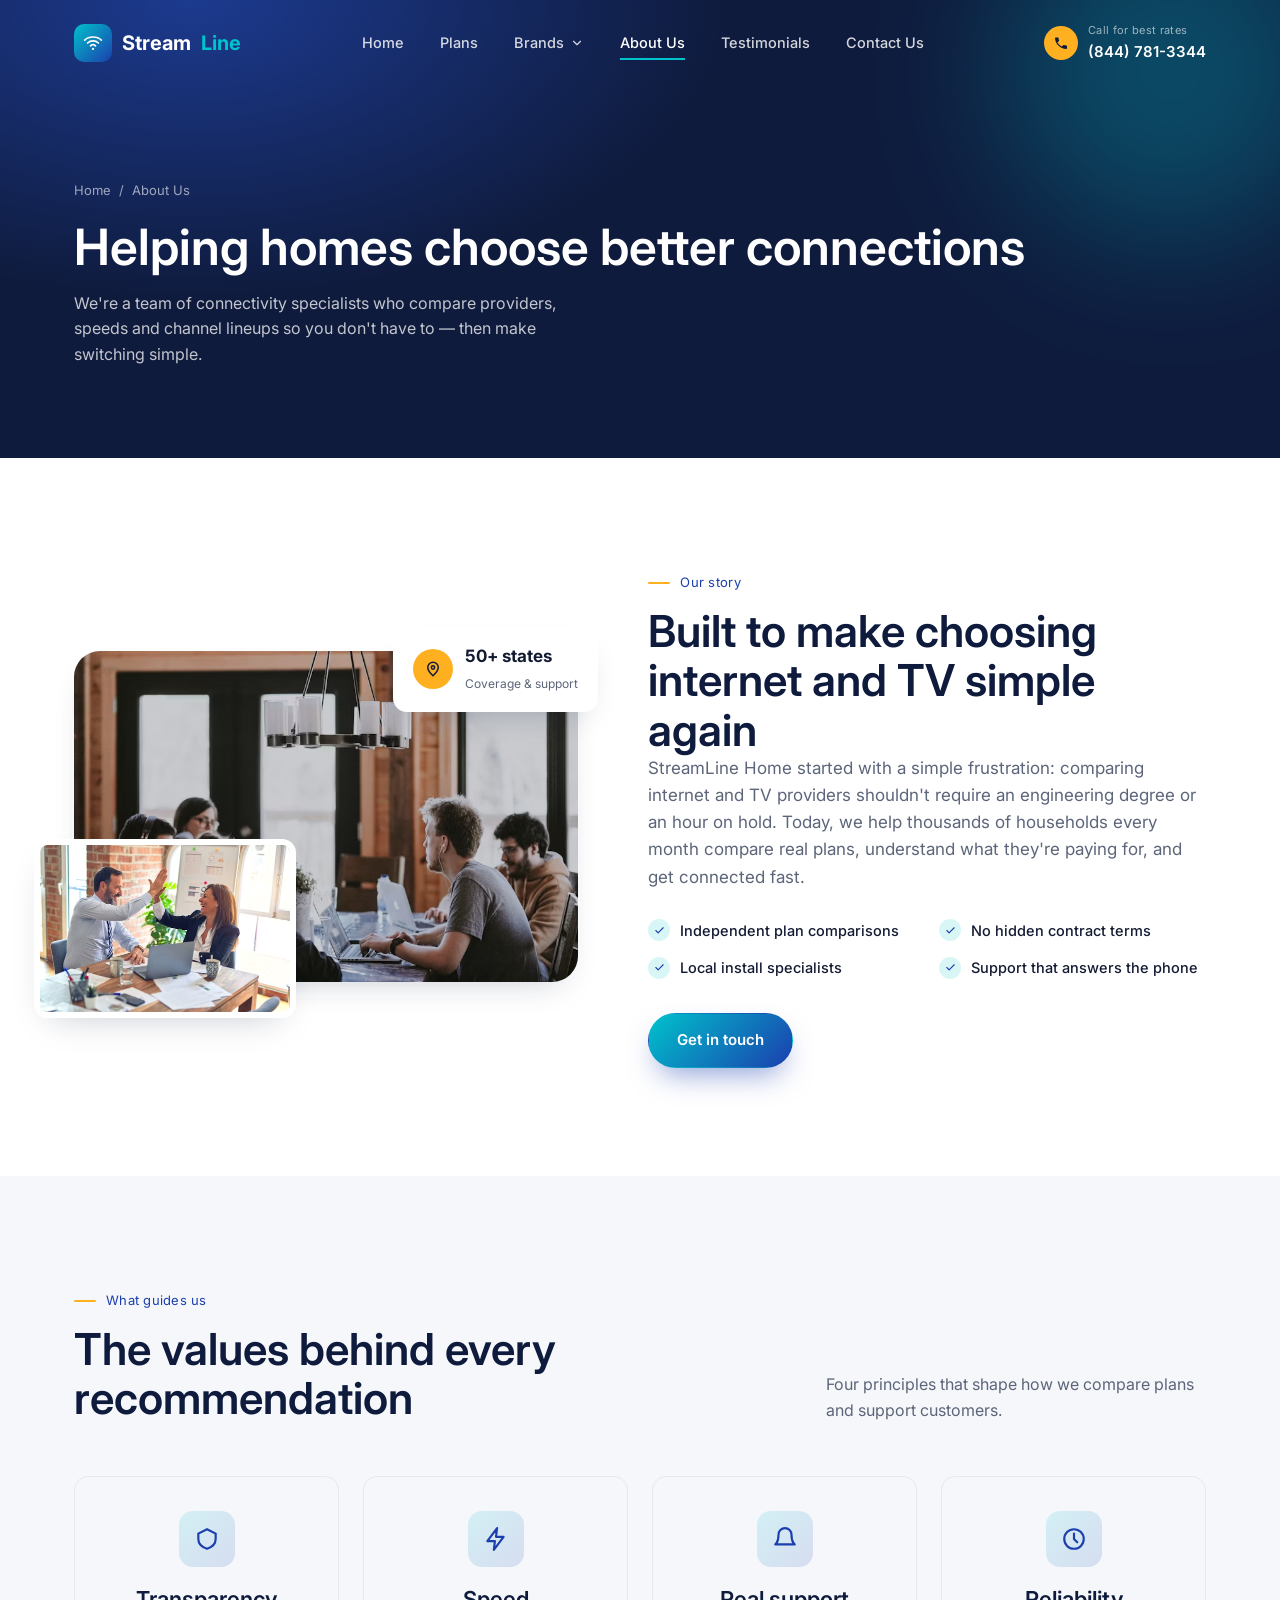
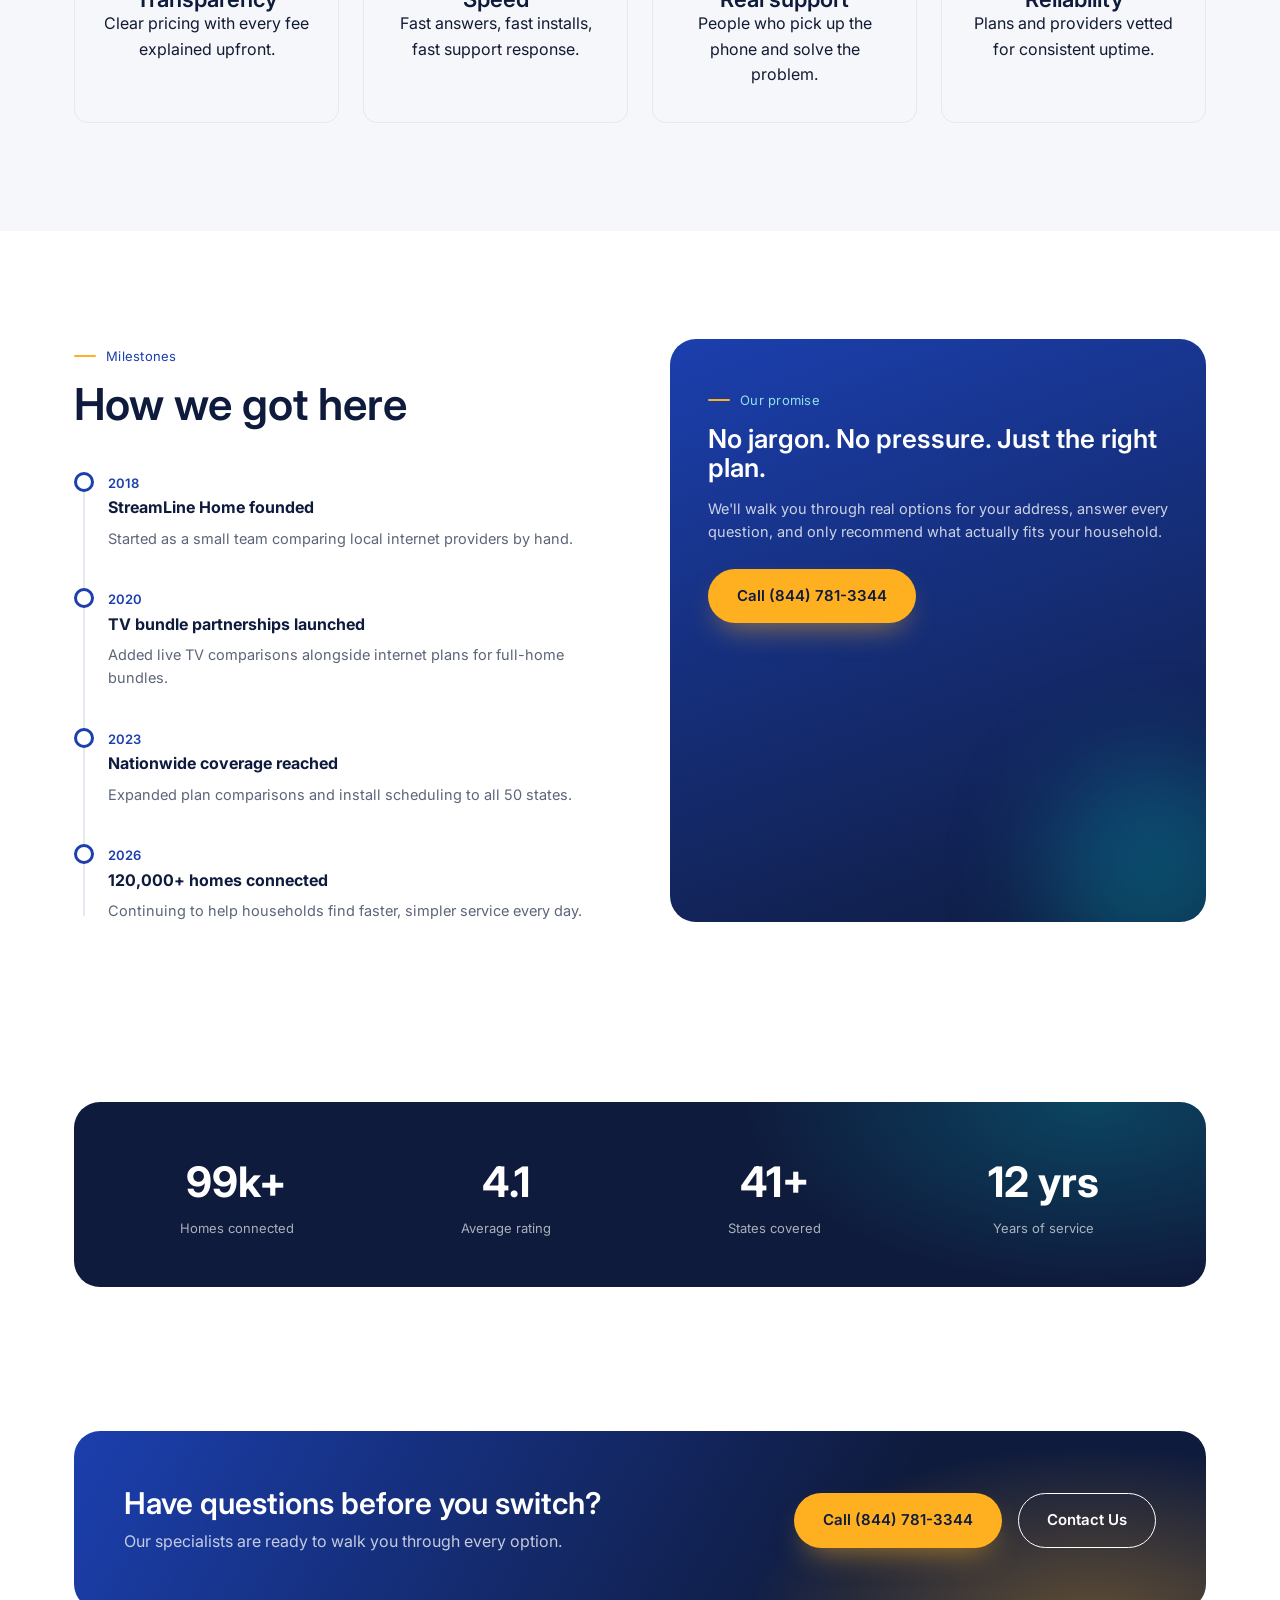
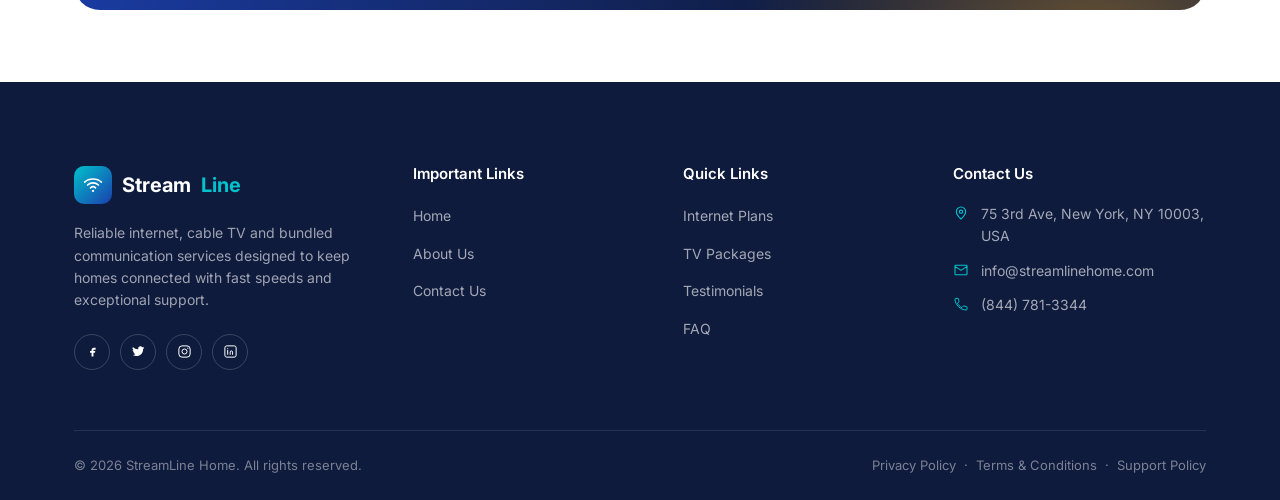
==== commit d7b09797: "Updates" ====
--- a/about.html
+++ b/about.html
@@ -44,6 +44,7 @@
             <a href="brands/xfinity.html">Xfinity</a>
             <a href="brands/spectrum.html">Spectrum</a>
           </div>
+        </div>
         <a href="about.html" data-page="about.html">About Us</a>
         <a href="index.html#testimonials">Testimonials</a>
         <a href="contact.html" data-page="contact.html">Contact Us</a>
@@ -305,6 +306,26 @@
       <path d="M12 19V5M5 12l7-7 7 7" stroke="currentColor" stroke-width="2.2" stroke-linecap="round"
         stroke-linejoin="round" />
     </svg></button>
+    <script>
+    document.addEventListener("DOMContentLoaded", function () {
+      const dropdown = document.querySelector(".nav-dropdown");
+      const toggle = document.querySelector(".nav-dropdown-toggle");
+      if (!dropdown || !toggle) return;
+
+      toggle.addEventListener("click", function (event) {
+        event.stopPropagation();
+        const isOpen = dropdown.classList.toggle("is-open");
+        toggle.setAttribute("aria-expanded", isOpen ? "true" : "false");
+      });
+
+      document.addEventListener("click", function (event) {
+        if (!dropdown.contains(event.target)) {
+          dropdown.classList.remove("is-open");
+          toggle.setAttribute("aria-expanded", "false");
+        }
+      });
+    });
+  </script>
   <script src="assets/js/main.js"></script>
 </body>
 
--- a/assets/css/style.css
+++ b/assets/css/style.css
@@ -2275,7 +2275,7 @@
   }
 }
 
-@media (max-width: 900px) {
+@media (max-width: 979px) {
 
   .main-nav,
   .header-actions .phone-pill {
@@ -2293,7 +2293,7 @@
   .main-nav {
     position: fixed;
     inset: 0 0 0 auto;
-    width: min(320px, 80vw);
+    width: 100%;
     height: 100vh;
     background: var(--navy);
     flex-direction: column;
@@ -2350,6 +2350,10 @@
     opacity: 1;
     visibility: visible;
   }
+
+  .nav-dropdown:hover .nav-dropdown-menu, .nav-dropdown.is-open .nav-dropdown-menu{
+    transform: translate(0%, 0);
+  }
 }
 
 @media (max-width: 760px) {
